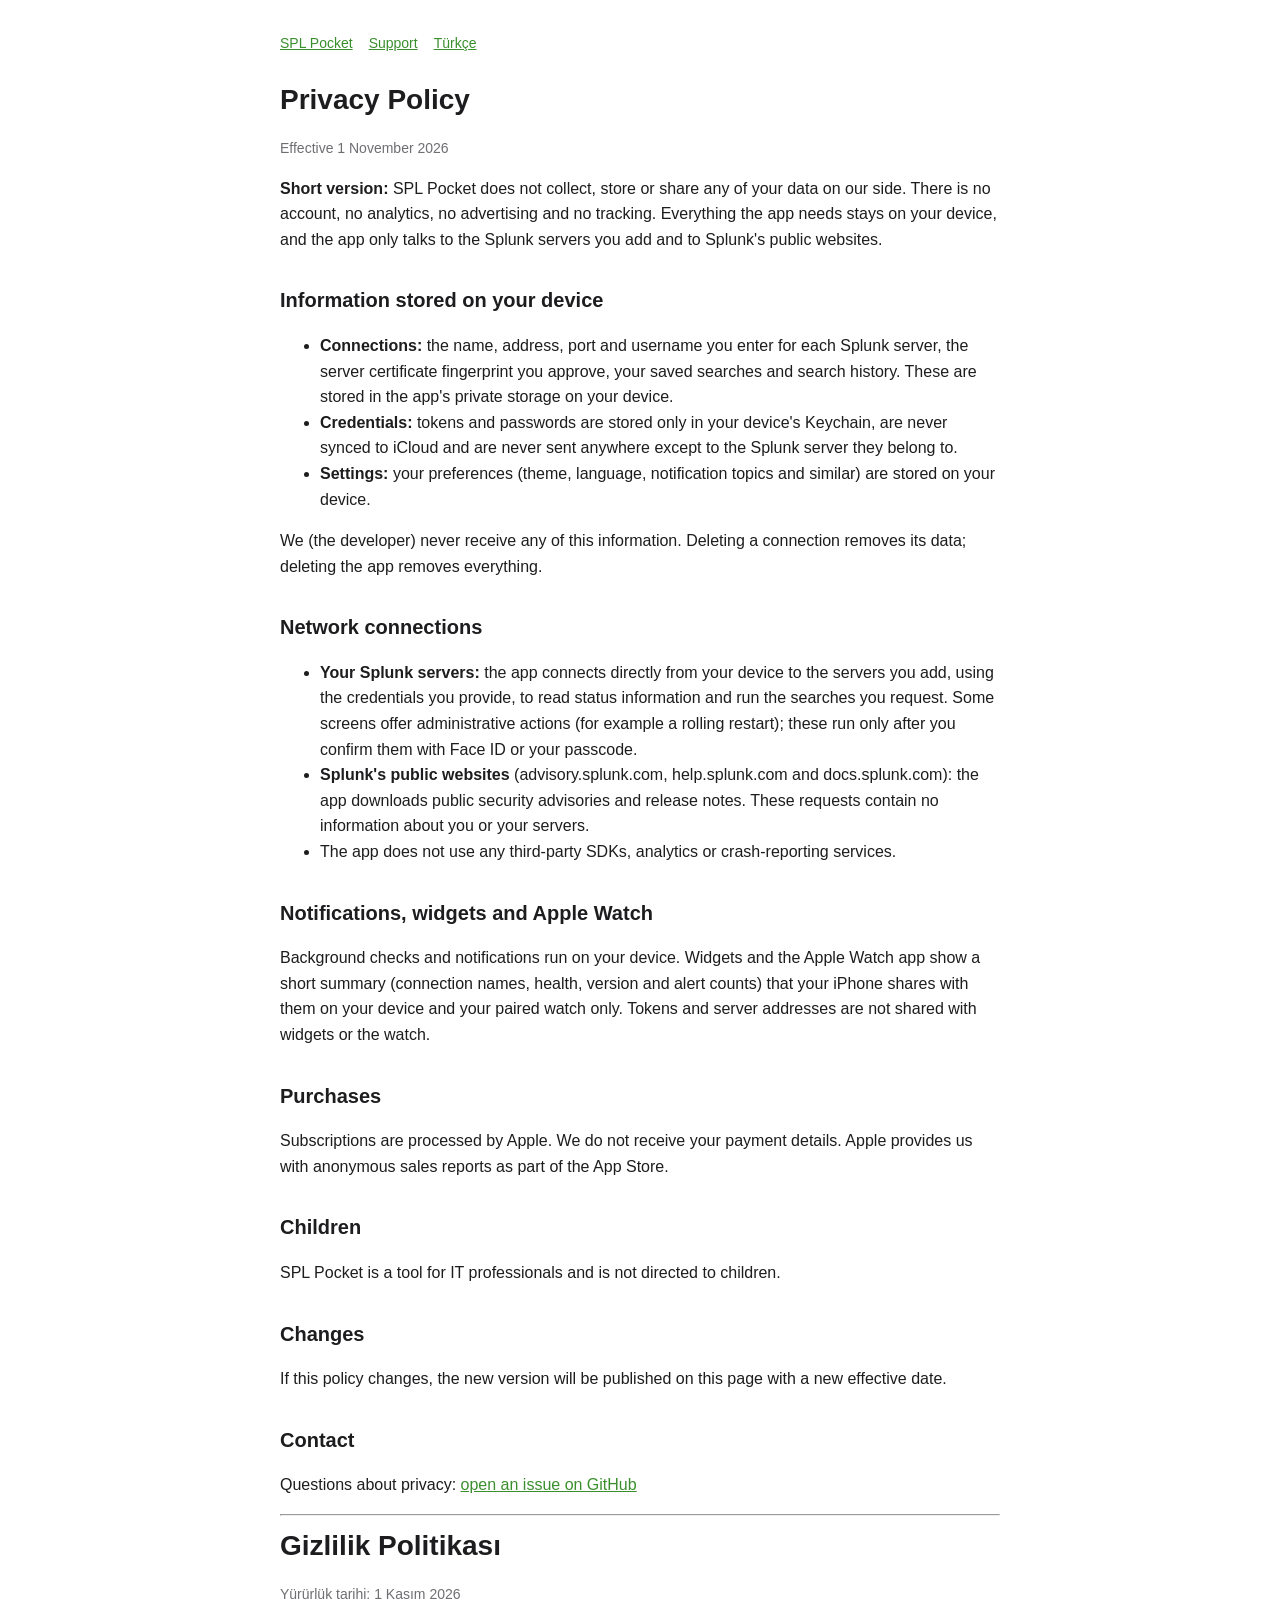
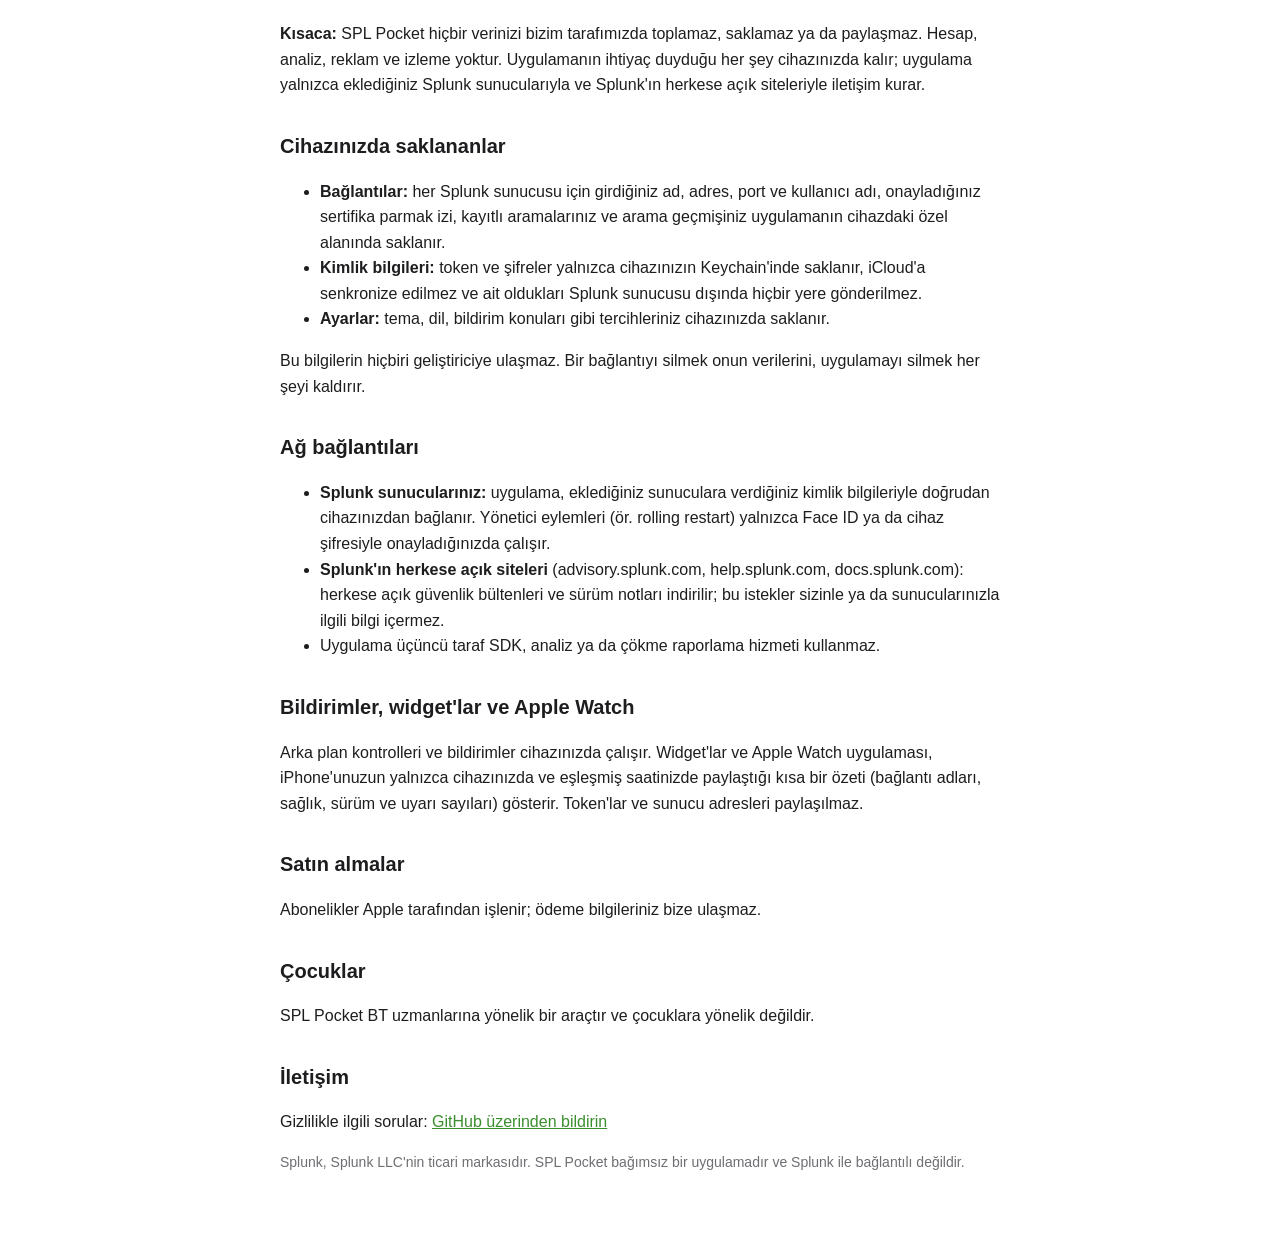
==== privacy.html @ 1a0488cc "SPL Pocket privacy policy and support pages" ====
<!doctype html>
<html lang="en"><head><meta charset="utf-8"><meta name="viewport" content="width=device-width, initial-scale=1">
<title>SPL Pocket – Privacy Policy</title><link rel="stylesheet" href="style.css"></head>
<body><main>
<nav><a href="index.html">SPL Pocket</a><a href="support.html">Support</a><a href="#tr">Türkçe</a></nav>
<h1>Privacy Policy</h1>
<p class="muted">Effective 1 November 2026</p>

<p><strong>Short version:</strong> SPL Pocket does not collect, store or share any of your data on our side. There is no account, no analytics, no advertising and no tracking. Everything the app needs stays on your device, and the app only talks to the Splunk servers you add and to Splunk's public websites.</p>

<h2>Information stored on your device</h2>
<ul>
<li><strong>Connections:</strong> the name, address, port and username you enter for each Splunk server, the server certificate fingerprint you approve, your saved searches and search history. These are stored in the app's private storage on your device.</li>
<li><strong>Credentials:</strong> tokens and passwords are stored only in your device's Keychain, are never synced to iCloud and are never sent anywhere except to the Splunk server they belong to.</li>
<li><strong>Settings:</strong> your preferences (theme, language, notification topics and similar) are stored on your device.</li>
</ul>
<p>We (the developer) never receive any of this information. Deleting a connection removes its data; deleting the app removes everything.</p>

<h2>Network connections</h2>
<ul>
<li><strong>Your Splunk servers:</strong> the app connects directly from your device to the servers you add, using the credentials you provide, to read status information and run the searches you request. Some screens offer administrative actions (for example a rolling restart); these run only after you confirm them with Face ID or your passcode.</li>
<li><strong>Splunk's public websites</strong> (advisory.splunk.com, help.splunk.com and docs.splunk.com): the app downloads public security advisories and release notes. These requests contain no information about you or your servers.</li>
<li>The app does not use any third-party SDKs, analytics or crash-reporting services.</li>
</ul>

<h2>Notifications, widgets and Apple Watch</h2>
<p>Background checks and notifications run on your device. Widgets and the Apple Watch app show a short summary (connection names, health, version and alert counts) that your iPhone shares with them on your device and your paired watch only. Tokens and server addresses are not shared with widgets or the watch.</p>

<h2>Purchases</h2>
<p>Subscriptions are processed by Apple. We do not receive your payment details. Apple provides us with anonymous sales reports as part of the App Store.</p>

<h2>Children</h2>
<p>SPL Pocket is a tool for IT professionals and is not directed to children.</p>

<h2>Changes</h2>
<p>If this policy changes, the new version will be published on this page with a new effective date.</p>

<h2>Contact</h2>
<p>Questions about privacy: <a href="https://github.com/thsngnr/spl-pocket/issues">open an issue on GitHub</a></p>

<hr>
<h1 id="tr">Gizlilik Politikası</h1>
<p class="muted">Yürürlük tarihi: 1 Kasım 2026</p>
<p><strong>Kısaca:</strong> SPL Pocket hiçbir verinizi bizim tarafımızda toplamaz, saklamaz ya da paylaşmaz. Hesap, analiz, reklam ve izleme yoktur. Uygulamanın ihtiyaç duyduğu her şey cihazınızda kalır; uygulama yalnızca eklediğiniz Splunk sunucularıyla ve Splunk'ın herkese açık siteleriyle iletişim kurar.</p>
<h2>Cihazınızda saklananlar</h2>
<ul>
<li><strong>Bağlantılar:</strong> her Splunk sunucusu için girdiğiniz ad, adres, port ve kullanıcı adı, onayladığınız sertifika parmak izi, kayıtlı aramalarınız ve arama geçmişiniz uygulamanın cihazdaki özel alanında saklanır.</li>
<li><strong>Kimlik bilgileri:</strong> token ve şifreler yalnızca cihazınızın Keychain'inde saklanır, iCloud'a senkronize edilmez ve ait oldukları Splunk sunucusu dışında hiçbir yere gönderilmez.</li>
<li><strong>Ayarlar:</strong> tema, dil, bildirim konuları gibi tercihleriniz cihazınızda saklanır.</li>
</ul>
<p>Bu bilgilerin hiçbiri geliştiriciye ulaşmaz. Bir bağlantıyı silmek onun verilerini, uygulamayı silmek her şeyi kaldırır.</p>
<h2>Ağ bağlantıları</h2>
<ul>
<li><strong>Splunk sunucularınız:</strong> uygulama, eklediğiniz sunuculara verdiğiniz kimlik bilgileriyle doğrudan cihazınızdan bağlanır. Yönetici eylemleri (ör. rolling restart) yalnızca Face ID ya da cihaz şifresiyle onayladığınızda çalışır.</li>
<li><strong>Splunk'ın herkese açık siteleri</strong> (advisory.splunk.com, help.splunk.com, docs.splunk.com): herkese açık güvenlik bültenleri ve sürüm notları indirilir; bu istekler sizinle ya da sunucularınızla ilgili bilgi içermez.</li>
<li>Uygulama üçüncü taraf SDK, analiz ya da çökme raporlama hizmeti kullanmaz.</li>
</ul>
<h2>Bildirimler, widget'lar ve Apple Watch</h2>
<p>Arka plan kontrolleri ve bildirimler cihazınızda çalışır. Widget'lar ve Apple Watch uygulaması, iPhone'unuzun yalnızca cihazınızda ve eşleşmiş saatinizde paylaştığı kısa bir özeti (bağlantı adları, sağlık, sürüm ve uyarı sayıları) gösterir. Token'lar ve sunucu adresleri paylaşılmaz.</p>
<h2>Satın almalar</h2>
<p>Abonelikler Apple tarafından işlenir; ödeme bilgileriniz bize ulaşmaz.</p>
<h2>Çocuklar</h2>
<p>SPL Pocket BT uzmanlarına yönelik bir araçtır ve çocuklara yönelik değildir.</p>
<h2>İletişim</h2>
<p>Gizlilikle ilgili sorular: <a href="https://github.com/thsngnr/spl-pocket/issues">GitHub üzerinden bildirin</a></p>
<p class="muted">Splunk, Splunk LLC'nin ticari markasıdır. SPL Pocket bağımsız bir uygulamadır ve Splunk ile bağlantılı değildir.</p>
</main></body></html>
---- style.css ----
:root { color-scheme: light dark; --fg:#1d1d1f; --muted:#6e6e73; --bg:#ffffff; --accent:#3a8f2d; }
@media (prefers-color-scheme: dark) { :root { --fg:#f5f5f7; --muted:#a1a1a6; --bg:#111214; --accent:#65c94f; } }
body { margin:0; background:var(--bg); color:var(--fg); font:16px/1.6 -apple-system, BlinkMacSystemFont, "Segoe UI", Roboto, sans-serif; }
main { max-width: 720px; margin: 0 auto; padding: 32px 16px 64px; }
h1 { font-size: 28px; margin: 0 0 4px; } h2 { font-size: 20px; margin-top: 32px; }
.muted { color: var(--muted); font-size: 14px; } a { color: var(--accent); }
nav { margin-bottom: 24px; font-size: 14px; } nav a { margin-right: 16px; }
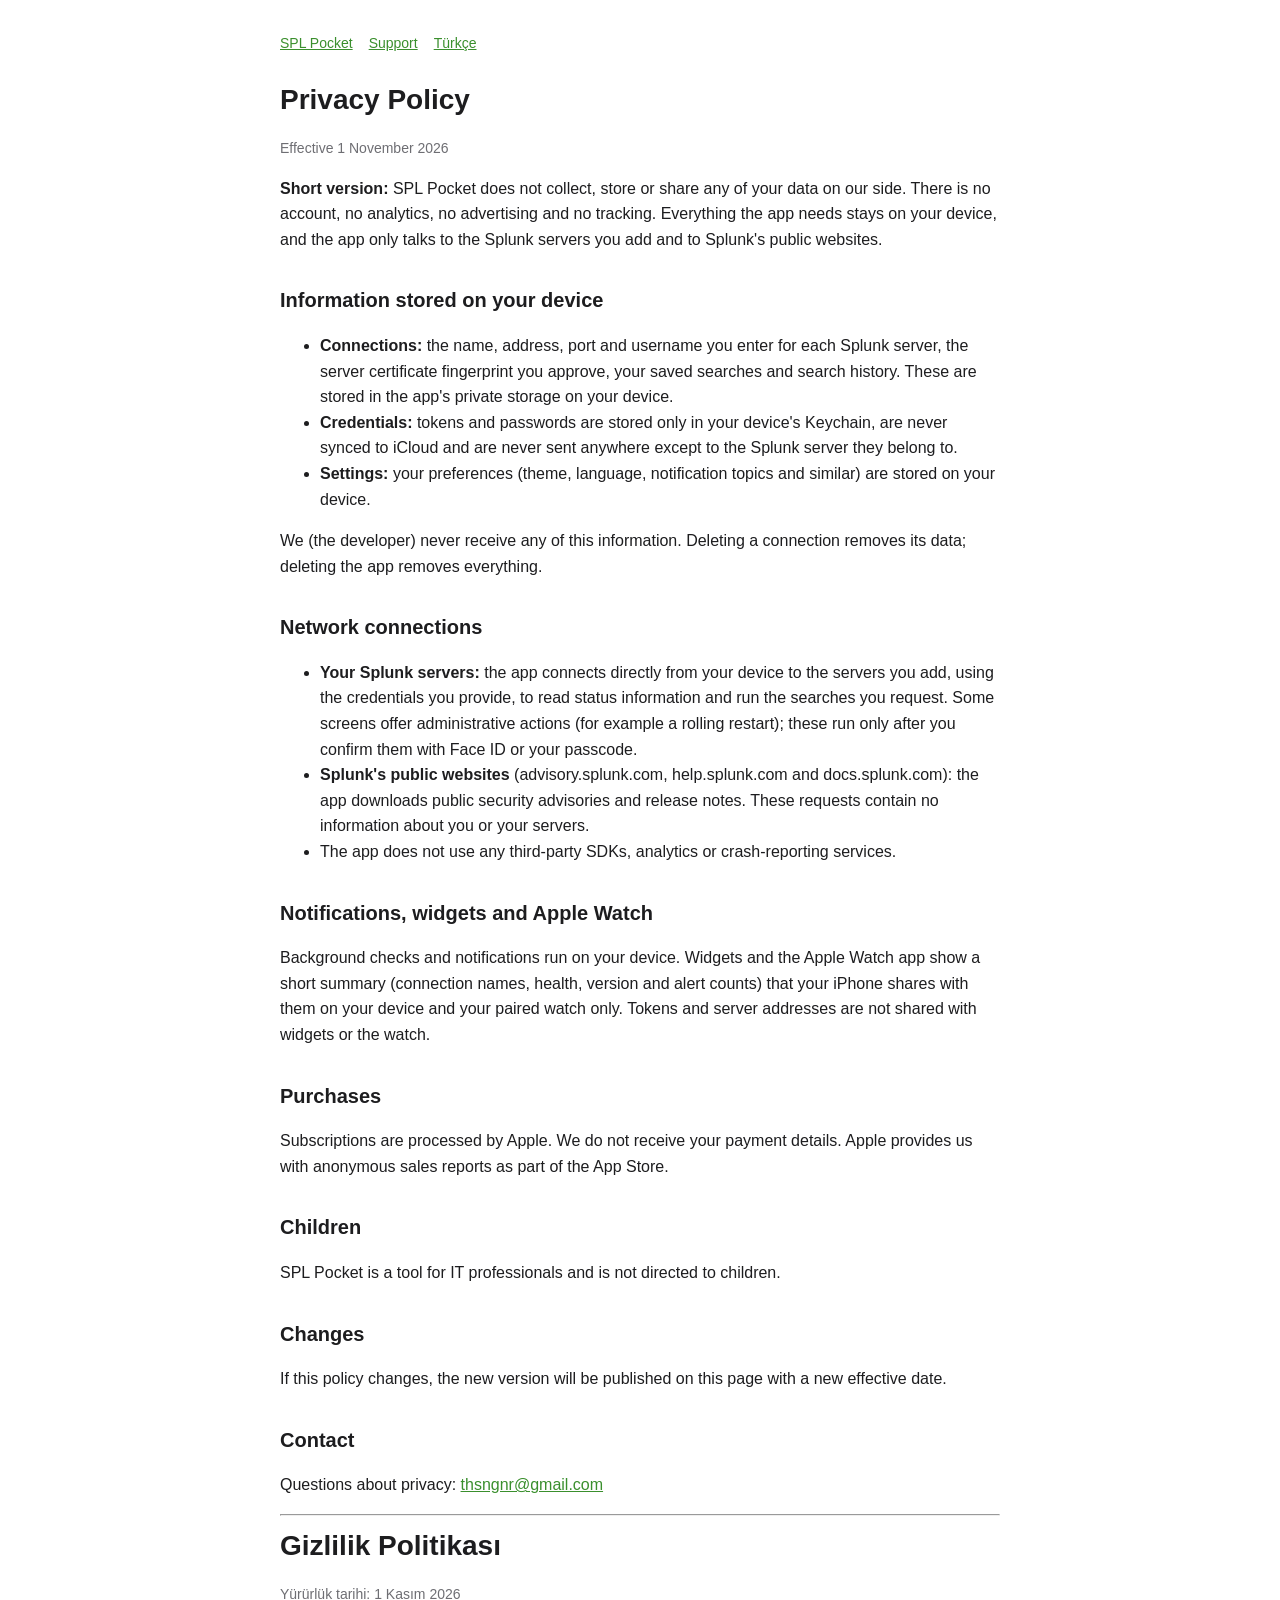
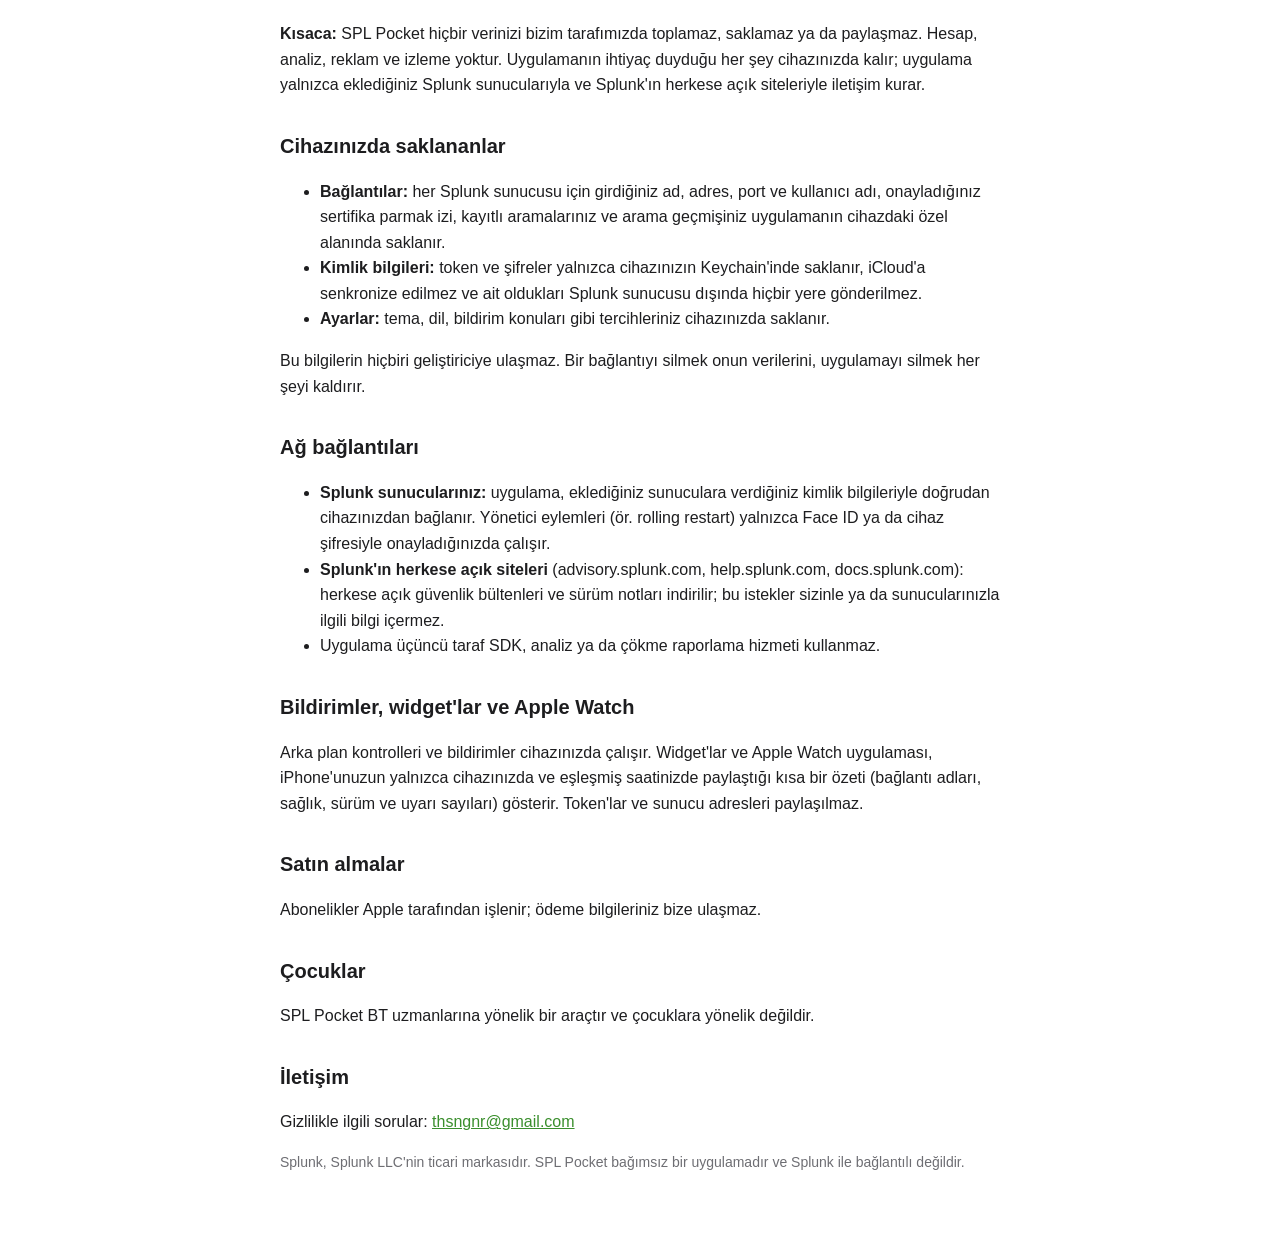
==== commit 93261821: "Contact email" ====
--- a/privacy.html
+++ b/privacy.html
@@ -36,7 +36,7 @@
 <p>If this policy changes, the new version will be published on this page with a new effective date.</p>
 
 <h2>Contact</h2>
-<p>Questions about privacy: <a href="https://github.com/thsngnr/spl-pocket/issues">open an issue on GitHub</a></p>
+<p>Questions about privacy: <a href="mailto:thsngnr@gmail.com">thsngnr@gmail.com</a></p>
 
 <hr>
 <h1 id="tr">Gizlilik Politikası</h1>
@@ -62,6 +62,6 @@
 <h2>Çocuklar</h2>
 <p>SPL Pocket BT uzmanlarına yönelik bir araçtır ve çocuklara yönelik değildir.</p>
 <h2>İletişim</h2>
-<p>Gizlilikle ilgili sorular: <a href="https://github.com/thsngnr/spl-pocket/issues">GitHub üzerinden bildirin</a></p>
+<p>Gizlilikle ilgili sorular: <a href="mailto:thsngnr@gmail.com">thsngnr@gmail.com</a></p>
 <p class="muted">Splunk, Splunk LLC'nin ticari markasıdır. SPL Pocket bağımsız bir uygulamadır ve Splunk ile bağlantılı değildir.</p>
 </main></body></html>
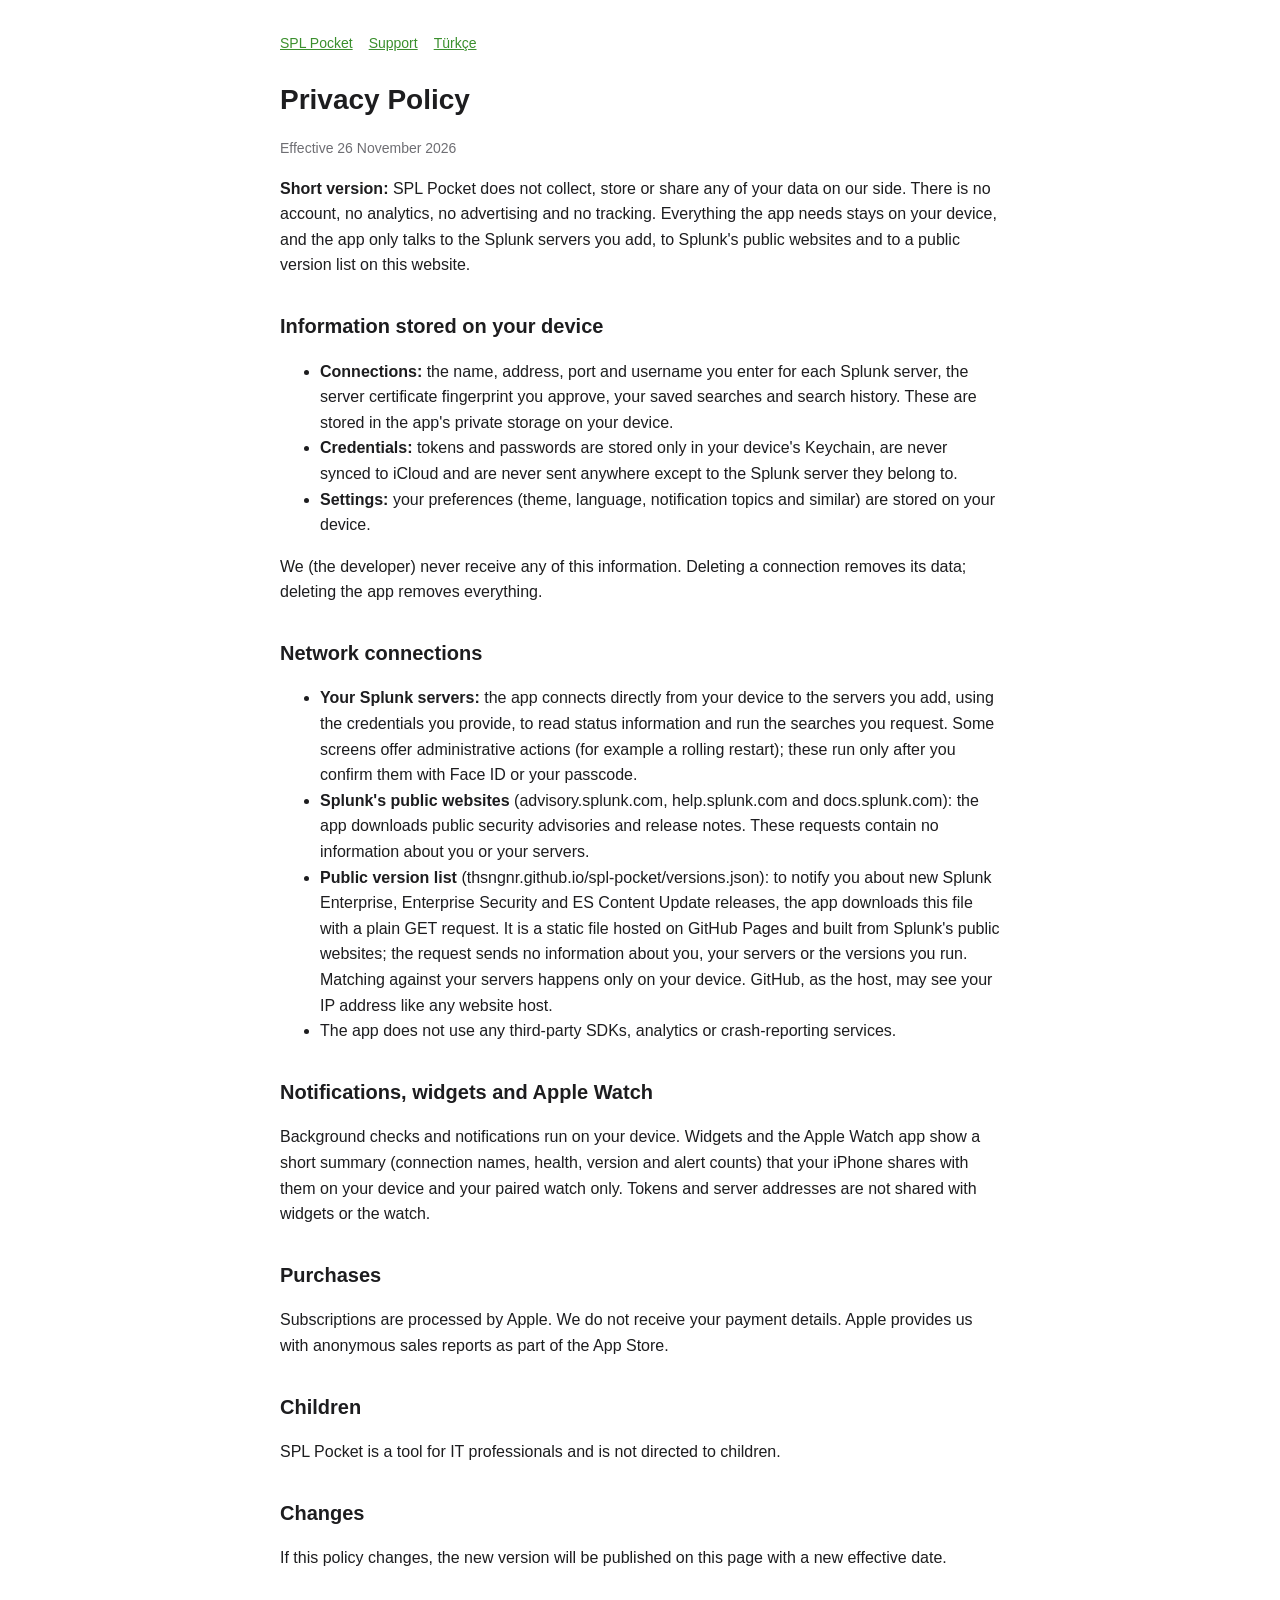
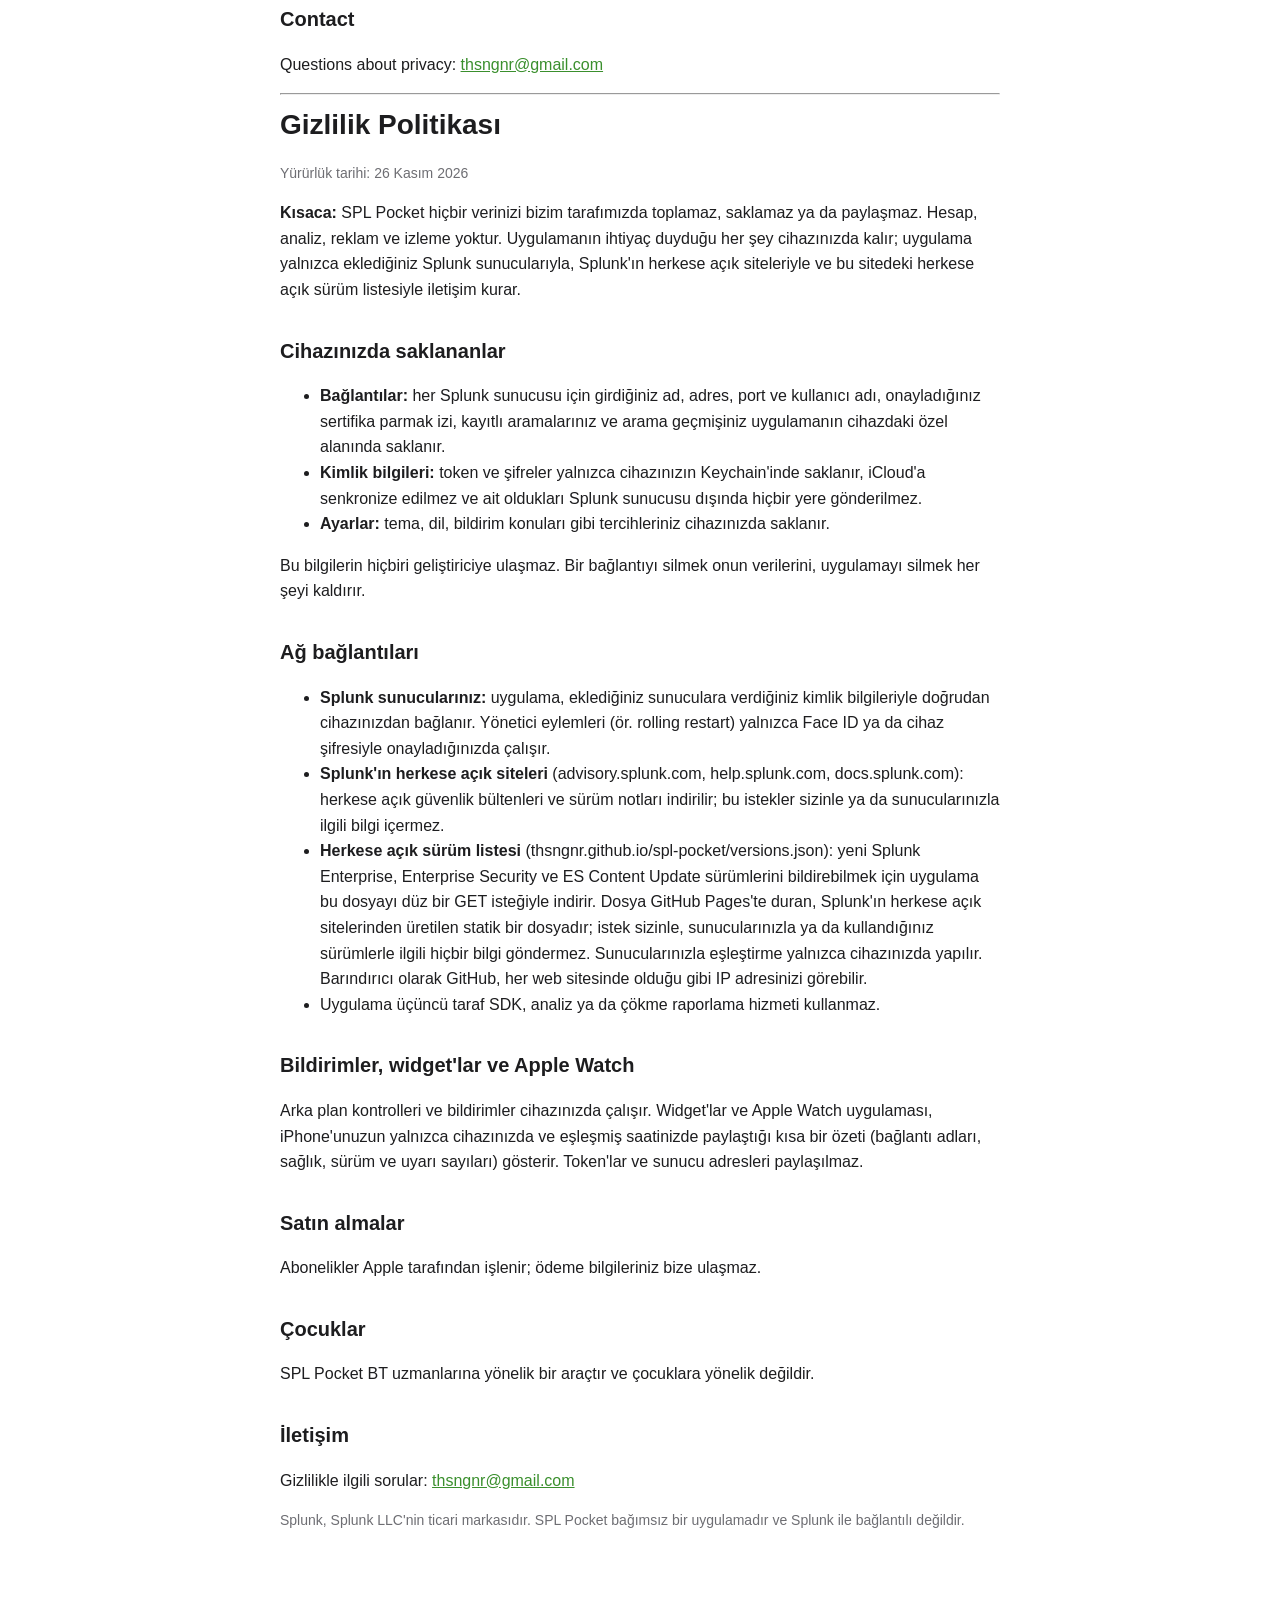
==== commit a7e1f9aa: "Privacy policy: the app downloads the public versions.json Co-Authored-By: Claude Opus 5.5 <noreply@" ====
--- a/privacy.html
+++ b/privacy.html
@@ -4,9 +4,9 @@
 <body><main>
 <nav><a href="index.html">SPL Pocket</a><a href="support.html">Support</a><a href="#tr">Türkçe</a></nav>
 <h1>Privacy Policy</h1>
-<p class="muted">Effective 1 November 2026</p>
+<p class="muted">Effective 26 November 2026</p>
 
-<p><strong>Short version:</strong> SPL Pocket does not collect, store or share any of your data on our side. There is no account, no analytics, no advertising and no tracking. Everything the app needs stays on your device, and the app only talks to the Splunk servers you add and to Splunk's public websites.</p>
+<p><strong>Short version:</strong> SPL Pocket does not collect, store or share any of your data on our side. There is no account, no analytics, no advertising and no tracking. Everything the app needs stays on your device, and the app only talks to the Splunk servers you add, to Splunk's public websites and to a public version list on this website.</p>
 
 <h2>Information stored on your device</h2>
 <ul>
@@ -20,6 +20,7 @@
 <ul>
 <li><strong>Your Splunk servers:</strong> the app connects directly from your device to the servers you add, using the credentials you provide, to read status information and run the searches you request. Some screens offer administrative actions (for example a rolling restart); these run only after you confirm them with Face ID or your passcode.</li>
 <li><strong>Splunk's public websites</strong> (advisory.splunk.com, help.splunk.com and docs.splunk.com): the app downloads public security advisories and release notes. These requests contain no information about you or your servers.</li>
+<li><strong>Public version list</strong> (thsngnr.github.io/spl-pocket/versions.json): to notify you about new Splunk Enterprise, Enterprise Security and ES Content Update releases, the app downloads this file with a plain GET request. It is a static file hosted on GitHub Pages and built from Splunk's public websites; the request sends no information about you, your servers or the versions you run. Matching against your servers happens only on your device. GitHub, as the host, may see your IP address like any website host.</li>
 <li>The app does not use any third-party SDKs, analytics or crash-reporting services.</li>
 </ul>
 
@@ -40,8 +41,8 @@
 
 <hr>
 <h1 id="tr">Gizlilik Politikası</h1>
-<p class="muted">Yürürlük tarihi: 1 Kasım 2026</p>
-<p><strong>Kısaca:</strong> SPL Pocket hiçbir verinizi bizim tarafımızda toplamaz, saklamaz ya da paylaşmaz. Hesap, analiz, reklam ve izleme yoktur. Uygulamanın ihtiyaç duyduğu her şey cihazınızda kalır; uygulama yalnızca eklediğiniz Splunk sunucularıyla ve Splunk'ın herkese açık siteleriyle iletişim kurar.</p>
+<p class="muted">Yürürlük tarihi: 26 Kasım 2026</p>
+<p><strong>Kısaca:</strong> SPL Pocket hiçbir verinizi bizim tarafımızda toplamaz, saklamaz ya da paylaşmaz. Hesap, analiz, reklam ve izleme yoktur. Uygulamanın ihtiyaç duyduğu her şey cihazınızda kalır; uygulama yalnızca eklediğiniz Splunk sunucularıyla, Splunk'ın herkese açık siteleriyle ve bu sitedeki herkese açık sürüm listesiyle iletişim kurar.</p>
 <h2>Cihazınızda saklananlar</h2>
 <ul>
 <li><strong>Bağlantılar:</strong> her Splunk sunucusu için girdiğiniz ad, adres, port ve kullanıcı adı, onayladığınız sertifika parmak izi, kayıtlı aramalarınız ve arama geçmişiniz uygulamanın cihazdaki özel alanında saklanır.</li>
@@ -53,6 +54,7 @@
 <ul>
 <li><strong>Splunk sunucularınız:</strong> uygulama, eklediğiniz sunuculara verdiğiniz kimlik bilgileriyle doğrudan cihazınızdan bağlanır. Yönetici eylemleri (ör. rolling restart) yalnızca Face ID ya da cihaz şifresiyle onayladığınızda çalışır.</li>
 <li><strong>Splunk'ın herkese açık siteleri</strong> (advisory.splunk.com, help.splunk.com, docs.splunk.com): herkese açık güvenlik bültenleri ve sürüm notları indirilir; bu istekler sizinle ya da sunucularınızla ilgili bilgi içermez.</li>
+<li><strong>Herkese açık sürüm listesi</strong> (thsngnr.github.io/spl-pocket/versions.json): yeni Splunk Enterprise, Enterprise Security ve ES Content Update sürümlerini bildirebilmek için uygulama bu dosyayı düz bir GET isteğiyle indirir. Dosya GitHub Pages'te duran, Splunk'ın herkese açık sitelerinden üretilen statik bir dosyadır; istek sizinle, sunucularınızla ya da kullandığınız sürümlerle ilgili hiçbir bilgi göndermez. Sunucularınızla eşleştirme yalnızca cihazınızda yapılır. Barındırıcı olarak GitHub, her web sitesinde olduğu gibi IP adresinizi görebilir.</li>
 <li>Uygulama üçüncü taraf SDK, analiz ya da çökme raporlama hizmeti kullanmaz.</li>
 </ul>
 <h2>Bildirimler, widget'lar ve Apple Watch</h2>
